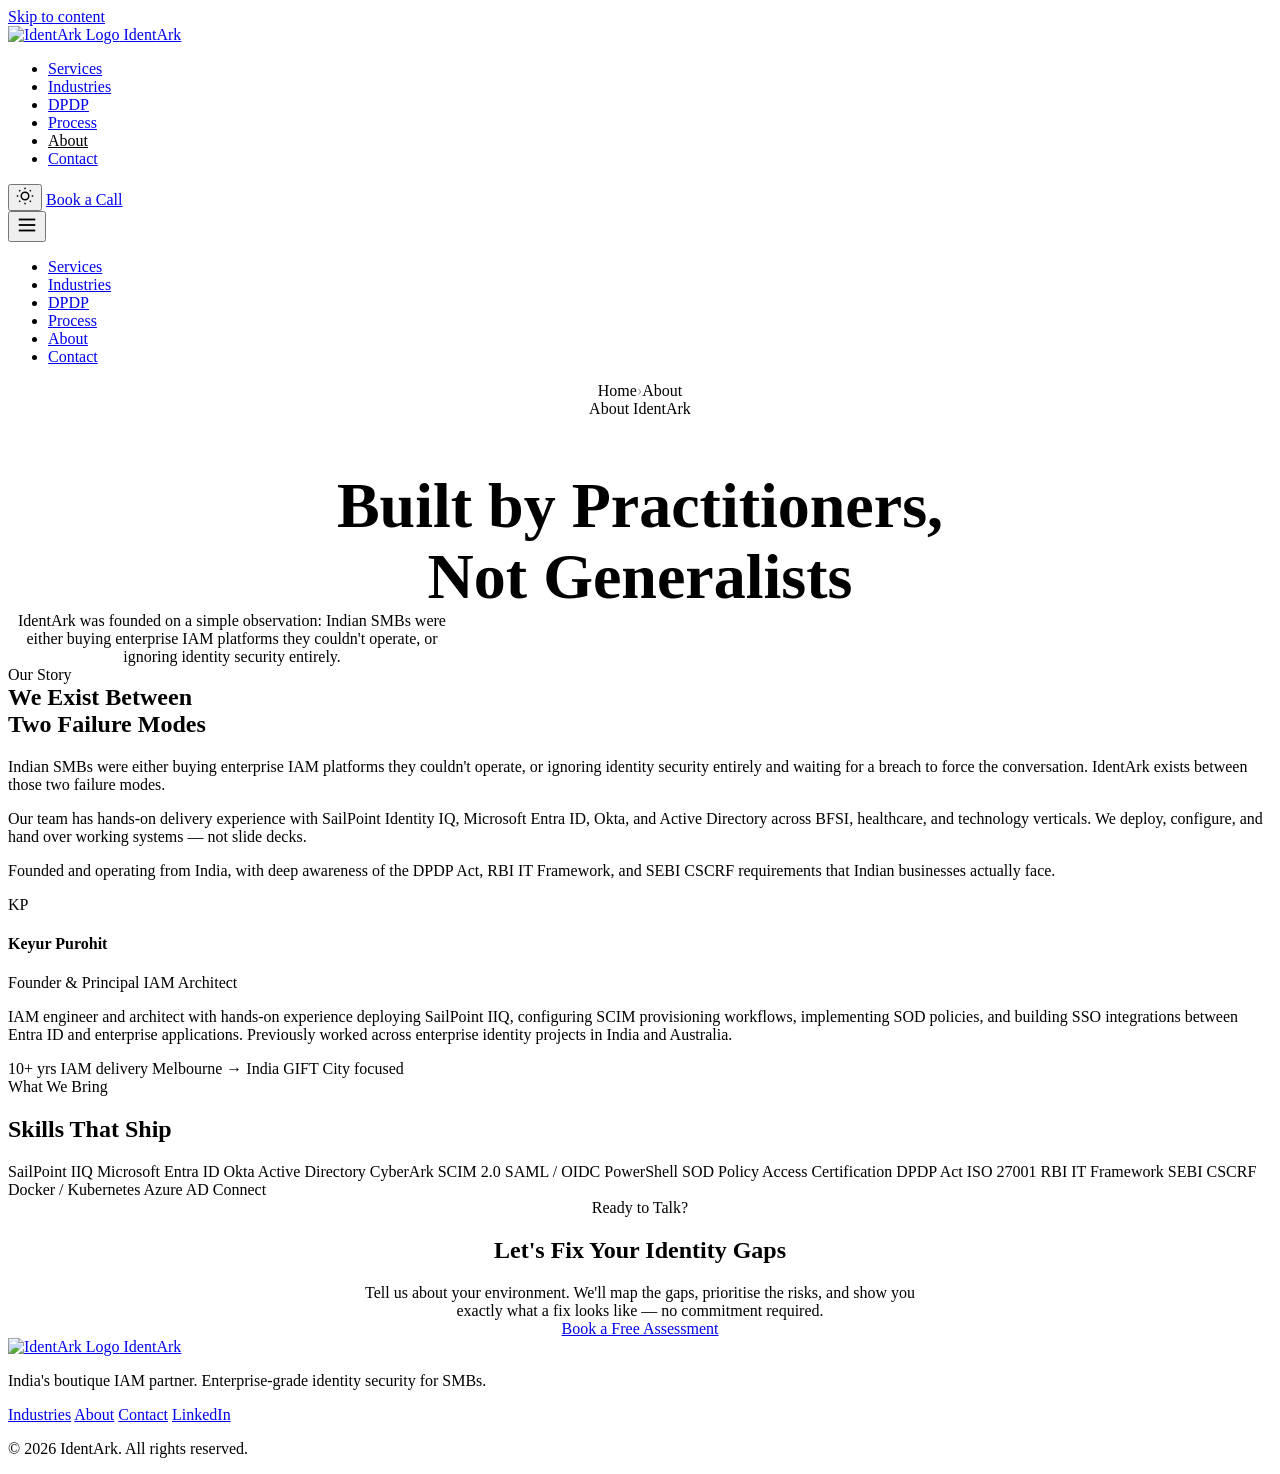
==== about/index.html @ ae14dc41 "Add About page" ====
<!DOCTYPE html>
<html lang="en">
<head>
<meta charset="UTF-8">
<meta name="viewport" content="width=device-width, initial-scale=1.0">
<title>About | IdentArk</title>
<meta name="description" content="IdentArk is founded by IAM practitioners with hands-on SailPoint, Entra ID, and Okta delivery experience. Built for India's SMBs.">
<meta property="og:title" content="About | IdentArk">
<meta property="og:description" content="IdentArk is founded by IAM practitioners with hands-on SailPoint, Entra ID, and Okta delivery experience. Built for India's SMBs.">
<meta property="og:type" content="website">
<meta name="robots" content="index, follow">
<link rel="preconnect" href="https://api.fontshare.com">
<link href="https://api.fontshare.com/v2/css?f[]=cabinet-grotesk@400,500,700,800,900&f[]=satoshi@400,500,700&display=swap" rel="stylesheet">
<link rel="stylesheet" href="../style.css">
<style>
/* Page-specific overrides */
.page-hero {
  padding: var(--space-32) 0 var(--space-20);
  text-align: center;
}
.page-hero .section-label {
  display: inline-block;
  margin-bottom: var(--space-4);
}
.page-hero h1 {
  font-family: var(--font-display);
  font-size: clamp(2.5rem, 5vw, 4rem);
  font-weight: 900;
  line-height: 1.1;
  margin-bottom: var(--space-6);
}
.page-hero p {
  font-size: var(--text-lg);
  color: var(--color-text-muted);
  max-width: 56ch;
  margin: 0 auto var(--space-10);
}
.breadcrumb {
  display: flex;
  align-items: center;
  gap: var(--space-2);
  font-size: var(--text-sm);
  color: var(--color-text-muted);
  margin-bottom: var(--space-8);
  justify-content: center;
}
.breadcrumb a { color: var(--color-primary); text-decoration: none; }
.breadcrumb a:hover { text-decoration: underline; }
.breadcrumb-sep { opacity: 0.4; }
.nav__link.active { color: var(--color-primary); }
</style>
</head>
<body>

<a href="#main" class="sr-only">Skip to content</a>

<header class="header" id="header">
  <div class="container">
    <div class="header__inner">
      <a href="../" class="logo" aria-label="IdentArk home">
        <img src="./WhatsApp%20Image%202026-05-05%20at%2002.02.12.jpeg" alt="IdentArk Logo" class="logo__img" width="44" height="44" loading="eager">
        <span class="logo__text">Ident<span class="accent">Ark</span></span>
      </a>
      <nav class="nav" aria-label="Primary navigation">
        <ul class="nav__links" role="list">
          <li><a href="../index.html#services" class="nav__link">Services</a></li>
          <li><a href="../industries/" class="nav__link">Industries</a></li>
          <li><a href="../index.html#dpdp" class="nav__link">DPDP</a></li>
          <li><a href="../index.html#process" class="nav__link">Process</a></li>
          <li><a href="../about/" class="nav__link active">About</a></li>
          <li><a href="../contact/" class="nav__link">Contact</a></li>
        </ul>
        <button class="theme-toggle" data-theme-toggle aria-label="Switch to light mode">
          <svg width="18" height="18" viewBox="0 0 24 24" fill="none" stroke="currentColor" stroke-width="2"><circle cx="12" cy="12" r="5"/><path d="M12 1v2M12 21v2M4.22 4.22l1.42 1.42M18.36 18.36l1.42 1.42M1 12h2M21 12h2M4.22 19.78l1.42-1.42M18.36 5.64l1.42-1.42"/></svg>
        </button>
        <a href="../index.html#contact" class="btn btn-primary btn-sm">Book a Call</a>
      </nav>
      <button class="mobile-menu-btn" aria-label="Open menu" aria-expanded="false" aria-controls="mobileNav">
        <svg width="22" height="22" viewBox="0 0 24 24" fill="none" stroke="currentColor" stroke-width="2"><line x1="3" y1="6" x2="21" y2="6"/><line x1="3" y1="12" x2="21" y2="12"/><line x1="3" y1="18" x2="21" y2="18"/></svg>
      </button>
    </div>
  </div>
  <div class="mobile-nav" id="mobileNav" aria-hidden="true">
    <ul role="list">
      <li><a href="../index.html#services" class="nav__link">Services</a></li>
      <li><a href="../industries/" class="nav__link">Industries</a></li>
      <li><a href="../index.html#dpdp" class="nav__link">DPDP</a></li>
      <li><a href="../index.html#process" class="nav__link">Process</a></li>
      <li><a href="../about/" class="nav__link">About</a></li>
      <li><a href="../contact/" class="nav__link">Contact</a></li>
    </ul>
  </div>
</header>

<main id="main">

  <section class="page-hero section-padding">
    <div class="container">
      <nav class="breadcrumb" aria-label="Breadcrumb">
        <a href="../">Home</a>
        <span class="breadcrumb-sep">›</span>
        <span>About</span>
      </nav>
      <span class="section-label reveal">About IdentArk</span>
      <h1 class="reveal">Built by Practitioners,<br/>Not Generalists</h1>
      <p class="reveal">IdentArk was founded on a simple observation: Indian SMBs were either buying enterprise IAM platforms they couldn't operate, or ignoring identity security entirely.</p>
    </div>
  </section>

  <section class="section-padding">
    <div class="container">
      <div class="about__layout reveal">
        <div>
          <span class="section-label">Our Story</span>
          <h2 class="section-title" style="margin-top:var(--space-3);">We Exist Between<br/>Two Failure Modes</h2>
          <p class="about__text">Indian SMBs were either buying enterprise IAM platforms they couldn't operate, or ignoring identity security entirely and waiting for a breach to force the conversation. IdentArk exists between those two failure modes.</p>
          <p class="about__text">Our team has hands-on delivery experience with SailPoint Identity IQ, Microsoft Entra ID, Okta, and Active Directory across BFSI, healthcare, and technology verticals. We deploy, configure, and hand over working systems — not slide decks.</p>
          <p class="about__text">Founded and operating from India, with deep awareness of the DPDP Act, RBI IT Framework, and SEBI CSCRF requirements that Indian businesses actually face.</p>
        </div>
        <div class="about__visual">
          <div class="founder-card">
            <div class="founder-avatar">KP</div>
            <div class="founder-info">
              <h4>Keyur Purohit</h4>
              <p>Founder & Principal IAM Architect</p>
            </div>
          </div>
          <p class="founder-bio">IAM engineer and architect with hands-on experience deploying SailPoint IIQ, configuring SCIM provisioning workflows, implementing SOD policies, and building SSO integrations between Entra ID and enterprise applications. Previously worked across enterprise identity projects in India and Australia.</p>
          <div class="about__skills" style="margin-top:var(--space-4);">
            <span class="skill-tag">10+ yrs IAM delivery</span>
            <span class="skill-tag">Melbourne → India</span>
            <span class="skill-tag">GIFT City focused</span>
          </div>
        </div>
      </div>
    </div>
  </section>

  <section class="section-padding" style="background:var(--color-surface);">
    <div class="container">
      <span class="section-label reveal">What We Bring</span>
      <h2 class="section-title reveal">Skills That Ship</h2>
      <div class="about__skills reveal" style="margin-top:var(--space-8);gap:var(--space-3);">
        <span class="skill-tag">SailPoint IIQ</span>
        <span class="skill-tag">Microsoft Entra ID</span>
        <span class="skill-tag">Okta</span>
        <span class="skill-tag">Active Directory</span>
        <span class="skill-tag">CyberArk</span>
        <span class="skill-tag">SCIM 2.0</span>
        <span class="skill-tag">SAML / OIDC</span>
        <span class="skill-tag">PowerShell</span>
        <span class="skill-tag">SOD Policy</span>
        <span class="skill-tag">Access Certification</span>
        <span class="skill-tag">DPDP Act</span>
        <span class="skill-tag">ISO 27001</span>
        <span class="skill-tag">RBI IT Framework</span>
        <span class="skill-tag">SEBI CSCRF</span>
        <span class="skill-tag">Docker / Kubernetes</span>
        <span class="skill-tag">Azure AD Connect</span>
      </div>
    </div>
  </section>

  <section class="section-padding">
    <div class="container" style="text-align:center;max-width:600px;margin-inline:auto;">
      <span class="section-label reveal">Ready to Talk?</span>
      <h2 class="section-title reveal">Let's Fix Your Identity Gaps</h2>
      <p class="reveal" style="color:var(--color-text-muted);margin-bottom:var(--space-8);">Tell us about your environment. We'll map the gaps, prioritise the risks, and show you exactly what a fix looks like — no commitment required.</p>
      <a href="../contact/" class="btn btn-primary reveal">Book a Free Assessment</a>
    </div>
  </section>

</main>

<footer class="footer">
  <div class="container">
    <div class="footer__inner">
      <div class="footer__brand">
        <a href="../" class="logo" aria-label="IdentArk home">
          <img src="./WhatsApp%20Image%202026-05-05%20at%2002.02.12.jpeg" alt="IdentArk Logo" class="logo__img" width="36" height="36" loading="lazy">
          <span class="logo__text">Ident<span class="accent">Ark</span></span>
        </a>
        <p class="footer__tagline">India's boutique IAM partner. Enterprise-grade identity security for SMBs.</p>
      </div>
      <div class="footer__links">
        <a href="../industries/" class="footer__link">Industries</a>
        <a href="../about/" class="footer__link">About</a>
        <a href="../contact/" class="footer__link">Contact</a>
        <a href="https://www.linkedin.com/company/116654145/" class="footer__link" target="_blank" rel="noopener noreferrer">LinkedIn</a>
      </div>
      <p class="footer__copy">&copy; 2026 IdentArk. All rights reserved.</p>
    </div>
  </div>
</footer>

<script>
(function(){
  const t=document.querySelector('[data-theme-toggle]'),r=document.documentElement;
  let d=matchMedia('(prefers-color-scheme:dark)').matches?'dark':'light';
  r.setAttribute('data-theme',d);
  if(t) t.addEventListener('click',()=>{
    d=d==='dark'?'light':'dark';
    r.setAttribute('data-theme',d);
    t.setAttribute('aria-label','Switch to '+(d==='dark'?'light':'dark')+' mode');
    t.innerHTML=d==='dark'?'<svg width="18" height="18" viewBox="0 0 24 24" fill="none" stroke="currentColor" stroke-width="2"><circle cx="12" cy="12" r="5"/><path d="M12 1v2M12 21v2M4.22 4.22l1.42 1.42M18.36 18.36l1.42 1.42M1 12h2M21 12h2M4.22 19.78l1.42-1.42M18.36 5.64l1.42-1.42"/></svg>':'<svg width="18" height="18" viewBox="0 0 24 24" fill="none" stroke="currentColor" stroke-width="2"><path d="M21 12.79A9 9 0 1 1 11.21 3 7 7 0 0 0 21 12.79z"/></svg>';
  });
  const mb=document.querySelector('.mobile-menu-btn'),mn=document.getElementById('mobileNav');
  if(mb&&mn) mb.addEventListener('click',()=>{
    const open=mn.classList.toggle('open');
    mb.setAttribute('aria-expanded',open);
    mn.setAttribute('aria-hidden',!open);
  });
  // Scroll reveal
  const obs=new IntersectionObserver((entries)=>entries.forEach(e=>{if(e.isIntersecting){e.target.classList.add('visible');obs.unobserve(e.target);}},{threshold:0.1});
  document.querySelectorAll('.reveal').forEach(el=>obs.observe(el));
})();
</script>
</body>
</html>
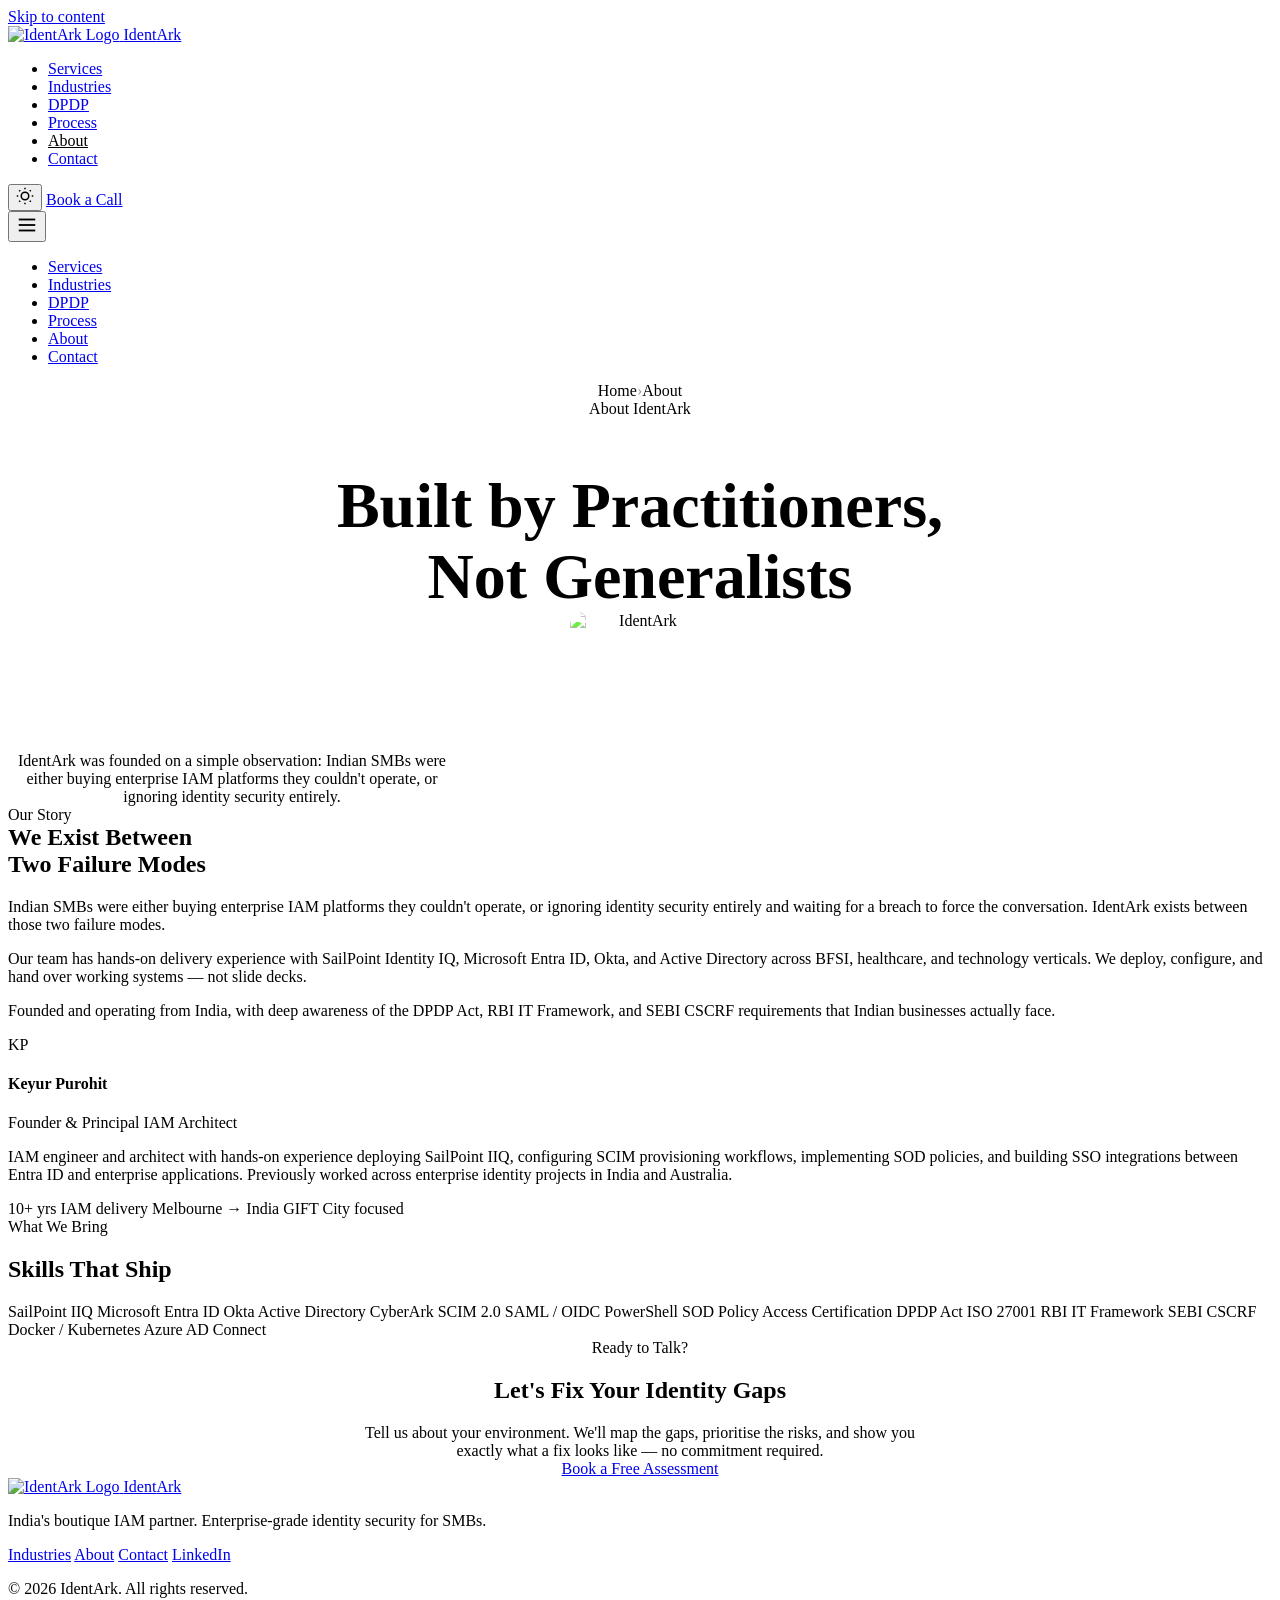
==== commit a1bb8755: "Default to light mode, fix toggle JS in about/index.html" ====
--- a/about/index.html
+++ b/about/index.html
@@ -1,5 +1,5 @@
 <!DOCTYPE html>
-<html lang="en">
+<html lang="en" data-theme="light">
 <head>
 <meta charset="UTF-8">
 <meta name="viewport" content="width=device-width, initial-scale=1.0">
@@ -58,7 +58,7 @@
   <div class="container">
     <div class="header__inner">
       <a href="../" class="logo" aria-label="IdentArk home">
-        <img src="./WhatsApp%20Image%202026-05-05%20at%2002.02.12.jpeg" alt="IdentArk Logo" class="logo__img" width="44" height="44" loading="eager">
+        <img src="./logo.jpeg" alt="IdentArk Logo" class="logo__img" width="44" height="44" loading="eager">
         <span class="logo__text">Ident<span class="accent">Ark</span></span>
       </a>
       <nav class="nav" aria-label="Primary navigation">
@@ -103,6 +103,9 @@
       </nav>
       <span class="section-label reveal">About IdentArk</span>
       <h1 class="reveal">Built by Practitioners,<br/>Not Generalists</h1>
+      <div class="reveal" style="margin:var(--space-6) auto 0;text-align:center;display:flex;justify-content:center;">
+        <img src="../logo.jpeg" alt="IdentArk" width="140" height="140" loading="eager" style="width:140px;height:140px;object-fit:contain;border-radius:14px;mix-blend-mode:screen;filter:brightness(1.3) contrast(1.1);margin:0 auto;">
+      </div>
       <p class="reveal">IdentArk was founded on a simple observation: Indian SMBs were either buying enterprise IAM platforms they couldn't operate, or ignoring identity security entirely.</p>
     </div>
   </section>
@@ -177,7 +180,7 @@
     <div class="footer__inner">
       <div class="footer__brand">
         <a href="../" class="logo" aria-label="IdentArk home">
-          <img src="./WhatsApp%20Image%202026-05-05%20at%2002.02.12.jpeg" alt="IdentArk Logo" class="logo__img" width="36" height="36" loading="lazy">
+          <img src="./logo.jpeg" alt="IdentArk Logo" class="logo__img" width="36" height="36" loading="lazy">
           <span class="logo__text">Ident<span class="accent">Ark</span></span>
         </a>
         <p class="footer__tagline">India's boutique IAM partner. Enterprise-grade identity security for SMBs.</p>
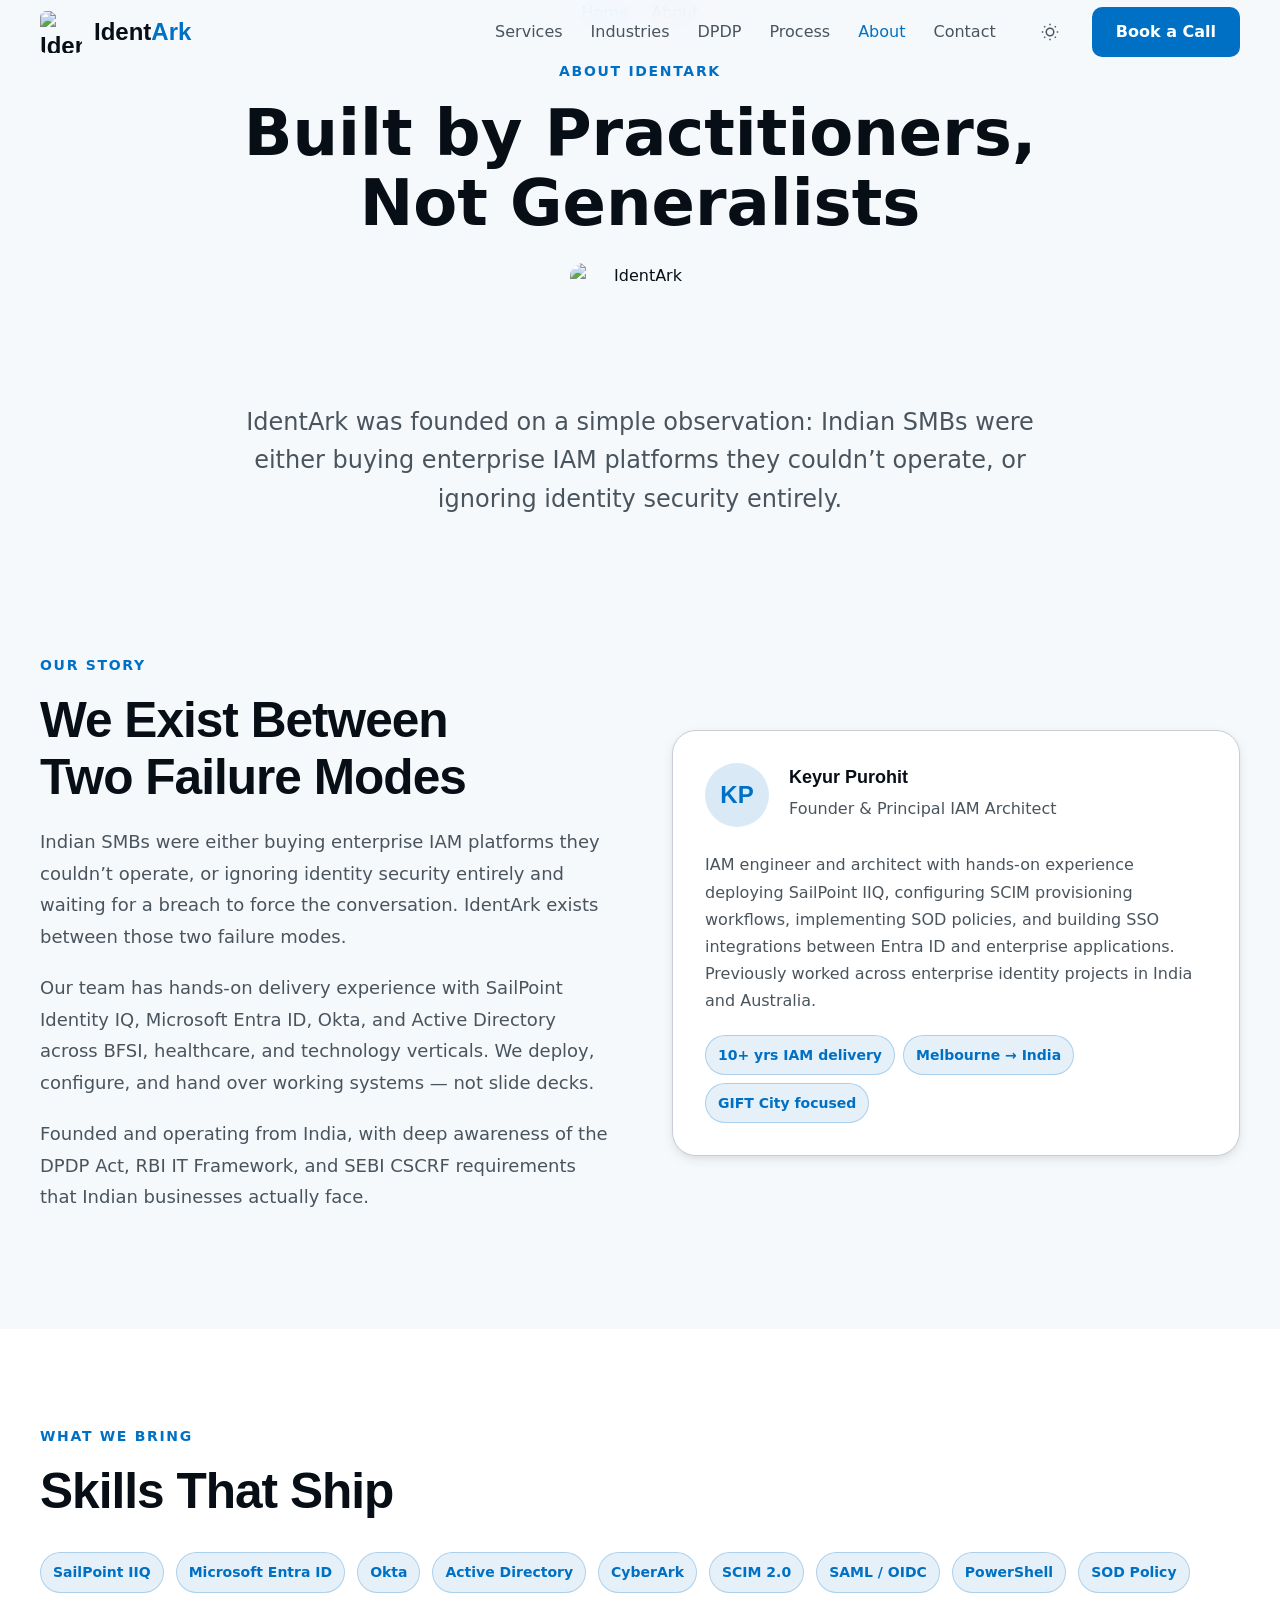
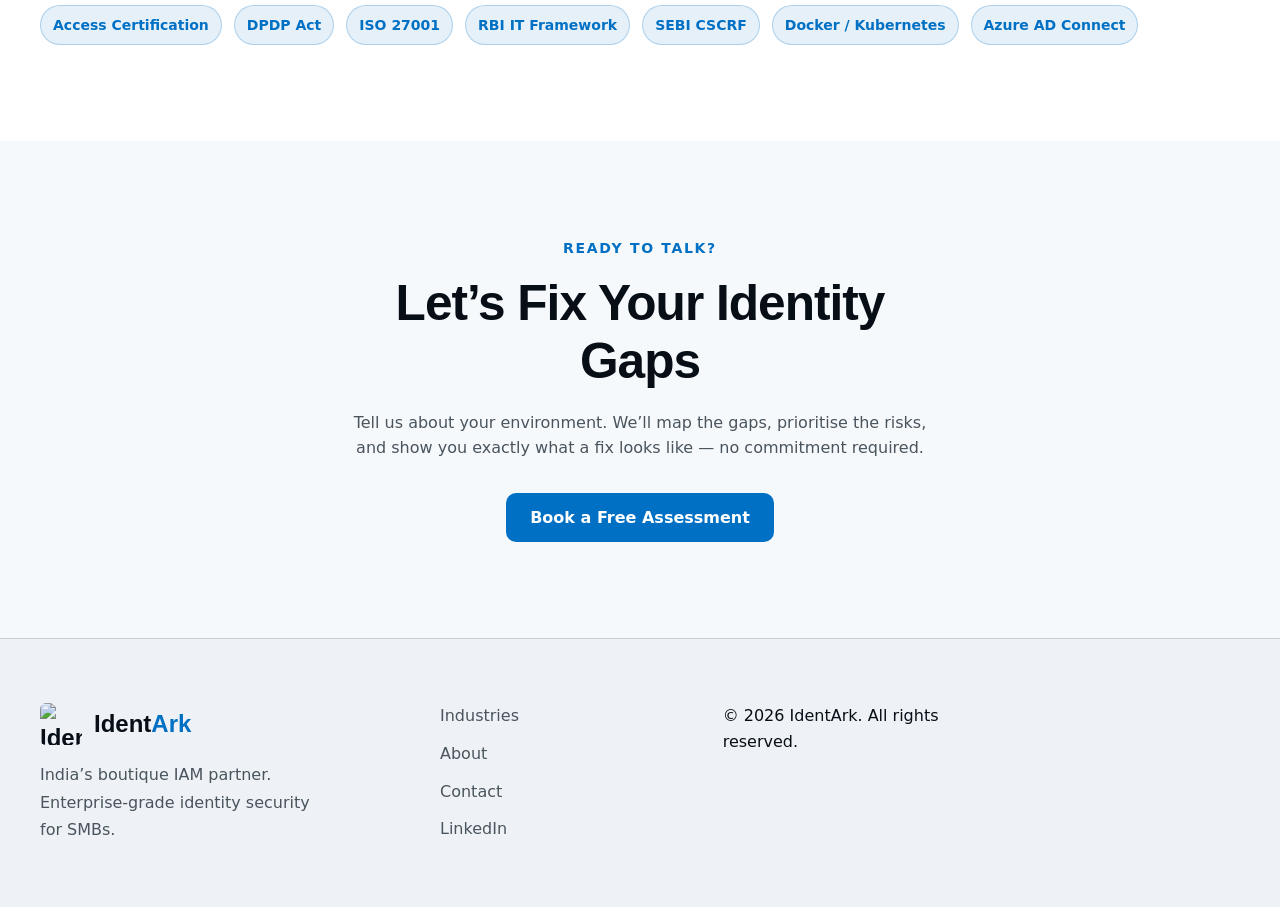
==== commit 56696d00: "Fix blank pages: JS adds .visible but CSS expects .in-view; mobile nav JS adds .open but CSS expects" ====
--- a/about/index.html
+++ b/about/index.html
@@ -1,6 +1,13 @@
 <!DOCTYPE html>
 <html lang="en" data-theme="light">
 <head>
+<script>
+(function(){
+  var saved;
+  try { saved = localStorage.getItem('identark-theme'); } catch(e){}
+  document.documentElement.setAttribute('data-theme', saved === 'dark' ? 'dark' : 'light');
+})();
+</script>
 <meta charset="UTF-8">
 <meta name="viewport" content="width=device-width, initial-scale=1.0">
 <title>About | IdentArk</title>
@@ -13,37 +20,11 @@
 <link href="https://api.fontshare.com/v2/css?f[]=cabinet-grotesk@400,500,700,800,900&f[]=satoshi@400,500,700&display=swap" rel="stylesheet">
 <link rel="stylesheet" href="../style.css">
 <style>
-/* Page-specific overrides */
-.page-hero {
-  padding: var(--space-32) 0 var(--space-20);
-  text-align: center;
-}
-.page-hero .section-label {
-  display: inline-block;
-  margin-bottom: var(--space-4);
-}
-.page-hero h1 {
-  font-family: var(--font-display);
-  font-size: clamp(2.5rem, 5vw, 4rem);
-  font-weight: 900;
-  line-height: 1.1;
-  margin-bottom: var(--space-6);
-}
-.page-hero p {
-  font-size: var(--text-lg);
-  color: var(--color-text-muted);
-  max-width: 56ch;
-  margin: 0 auto var(--space-10);
-}
-.breadcrumb {
-  display: flex;
-  align-items: center;
-  gap: var(--space-2);
-  font-size: var(--text-sm);
-  color: var(--color-text-muted);
-  margin-bottom: var(--space-8);
-  justify-content: center;
-}
+.page-hero { padding: var(--space-32) 0 var(--space-20); text-align: center; }
+.page-hero .section-label { display: inline-block; margin-bottom: var(--space-4); }
+.page-hero h1 { font-family: var(--font-display); font-size: clamp(2.5rem, 5vw, 4rem); font-weight: 900; line-height: 1.1; margin-bottom: var(--space-6); }
+.page-hero p { font-size: var(--text-lg); color: var(--color-text-muted); max-width: 56ch; margin: 0 auto var(--space-10); }
+.breadcrumb { display: flex; align-items: center; gap: var(--space-2); font-size: var(--text-sm); color: var(--color-text-muted); margin-bottom: var(--space-8); justify-content: center; }
 .breadcrumb a { color: var(--color-primary); text-decoration: none; }
 .breadcrumb a:hover { text-decoration: underline; }
 .breadcrumb-sep { opacity: 0.4; }
@@ -58,7 +39,7 @@
   <div class="container">
     <div class="header__inner">
       <a href="../" class="logo" aria-label="IdentArk home">
-        <img src="./logo.jpeg" alt="IdentArk Logo" class="logo__img" width="44" height="44" loading="eager">
+        <img src="../logo.jpeg" alt="IdentArk Logo" class="logo__img" width="44" height="44" loading="eager">
         <span class="logo__text">Ident<span class="accent">Ark</span></span>
       </a>
       <nav class="nav" aria-label="Primary navigation">
@@ -70,10 +51,10 @@
           <li><a href="../about/" class="nav__link active">About</a></li>
           <li><a href="../contact/" class="nav__link">Contact</a></li>
         </ul>
-        <button class="theme-toggle" data-theme-toggle aria-label="Switch to light mode">
+        <button class="theme-toggle" data-theme-toggle aria-label="Toggle theme">
           <svg width="18" height="18" viewBox="0 0 24 24" fill="none" stroke="currentColor" stroke-width="2"><circle cx="12" cy="12" r="5"/><path d="M12 1v2M12 21v2M4.22 4.22l1.42 1.42M18.36 18.36l1.42 1.42M1 12h2M21 12h2M4.22 19.78l1.42-1.42M18.36 5.64l1.42-1.42"/></svg>
         </button>
-        <a href="../index.html#contact" class="btn btn-primary btn-sm">Book a Call</a>
+        <a href="../contact/" class="btn btn-primary btn-sm">Book a Call</a>
       </nav>
       <button class="mobile-menu-btn" aria-label="Open menu" aria-expanded="false" aria-controls="mobileNav">
         <svg width="22" height="22" viewBox="0 0 24 24" fill="none" stroke="currentColor" stroke-width="2"><line x1="3" y1="6" x2="21" y2="6"/><line x1="3" y1="12" x2="21" y2="12"/><line x1="3" y1="18" x2="21" y2="18"/></svg>
@@ -104,9 +85,9 @@
       <span class="section-label reveal">About IdentArk</span>
       <h1 class="reveal">Built by Practitioners,<br/>Not Generalists</h1>
       <div class="reveal" style="margin:var(--space-6) auto 0;text-align:center;display:flex;justify-content:center;">
-        <img src="../logo.jpeg" alt="IdentArk" width="140" height="140" loading="eager" style="width:140px;height:140px;object-fit:contain;border-radius:14px;mix-blend-mode:screen;filter:brightness(1.3) contrast(1.1);margin:0 auto;">
-      </div>
-      <p class="reveal">IdentArk was founded on a simple observation: Indian SMBs were either buying enterprise IAM platforms they couldn't operate, or ignoring identity security entirely.</p>
+        <img src="../logo.jpeg" alt="IdentArk" width="140" height="140" loading="eager" style="width:140px;height:140px;object-fit:contain;border-radius:14px;">
+      </div>
+      <p class="reveal">IdentArk was founded on a simple observation: Indian SMBs were either buying enterprise IAM platforms they couldn’t operate, or ignoring identity security entirely.</p>
     </div>
   </section>
 
@@ -116,7 +97,7 @@
         <div>
           <span class="section-label">Our Story</span>
           <h2 class="section-title" style="margin-top:var(--space-3);">We Exist Between<br/>Two Failure Modes</h2>
-          <p class="about__text">Indian SMBs were either buying enterprise IAM platforms they couldn't operate, or ignoring identity security entirely and waiting for a breach to force the conversation. IdentArk exists between those two failure modes.</p>
+          <p class="about__text">Indian SMBs were either buying enterprise IAM platforms they couldn’t operate, or ignoring identity security entirely and waiting for a breach to force the conversation. IdentArk exists between those two failure modes.</p>
           <p class="about__text">Our team has hands-on delivery experience with SailPoint Identity IQ, Microsoft Entra ID, Okta, and Active Directory across BFSI, healthcare, and technology verticals. We deploy, configure, and hand over working systems — not slide decks.</p>
           <p class="about__text">Founded and operating from India, with deep awareness of the DPDP Act, RBI IT Framework, and SEBI CSCRF requirements that Indian businesses actually face.</p>
         </div>
@@ -167,8 +148,8 @@
   <section class="section-padding">
     <div class="container" style="text-align:center;max-width:600px;margin-inline:auto;">
       <span class="section-label reveal">Ready to Talk?</span>
-      <h2 class="section-title reveal">Let's Fix Your Identity Gaps</h2>
-      <p class="reveal" style="color:var(--color-text-muted);margin-bottom:var(--space-8);">Tell us about your environment. We'll map the gaps, prioritise the risks, and show you exactly what a fix looks like — no commitment required.</p>
+      <h2 class="section-title reveal">Let’s Fix Your Identity Gaps</h2>
+      <p class="reveal" style="color:var(--color-text-muted);margin-bottom:var(--space-8);">Tell us about your environment. We’ll map the gaps, prioritise the risks, and show you exactly what a fix looks like — no commitment required.</p>
       <a href="../contact/" class="btn btn-primary reveal">Book a Free Assessment</a>
     </div>
   </section>
@@ -180,10 +161,10 @@
     <div class="footer__inner">
       <div class="footer__brand">
         <a href="../" class="logo" aria-label="IdentArk home">
-          <img src="./logo.jpeg" alt="IdentArk Logo" class="logo__img" width="36" height="36" loading="lazy">
+          <img src="../logo.jpeg" alt="IdentArk Logo" class="logo__img" width="36" height="36" loading="lazy">
           <span class="logo__text">Ident<span class="accent">Ark</span></span>
         </a>
-        <p class="footer__tagline">India's boutique IAM partner. Enterprise-grade identity security for SMBs.</p>
+        <p class="footer__tagline">India’s boutique IAM partner. Enterprise-grade identity security for SMBs.</p>
       </div>
       <div class="footer__links">
         <a href="../industries/" class="footer__link">Industries</a>
@@ -198,24 +179,42 @@
 
 <script>
 (function(){
-  const t=document.querySelector('[data-theme-toggle]'),r=document.documentElement;
-  let d=matchMedia('(prefers-color-scheme:dark)').matches?'dark':'light';
-  r.setAttribute('data-theme',d);
-  if(t) t.addEventListener('click',()=>{
-    d=d==='dark'?'light':'dark';
-    r.setAttribute('data-theme',d);
-    t.setAttribute('aria-label','Switch to '+(d==='dark'?'light':'dark')+' mode');
-    t.innerHTML=d==='dark'?'<svg width="18" height="18" viewBox="0 0 24 24" fill="none" stroke="currentColor" stroke-width="2"><circle cx="12" cy="12" r="5"/><path d="M12 1v2M12 21v2M4.22 4.22l1.42 1.42M18.36 18.36l1.42 1.42M1 12h2M21 12h2M4.22 19.78l1.42-1.42M18.36 5.64l1.42-1.42"/></svg>':'<svg width="18" height="18" viewBox="0 0 24 24" fill="none" stroke="currentColor" stroke-width="2"><path d="M21 12.79A9 9 0 1 1 11.21 3 7 7 0 0 0 21 12.79z"/></svg>';
+  // Theme
+  var t = document.querySelector('[data-theme-toggle]');
+  var r = document.documentElement;
+  var d = 'light';
+  try { if(localStorage.getItem('identark-theme')==='dark') d='dark'; } catch(e){}
+  r.setAttribute('data-theme', d);
+  if(t) t.addEventListener('click', function(){
+    d = d==='dark' ? 'light' : 'dark';
+    r.setAttribute('data-theme', d);
+    try { localStorage.setItem('identark-theme', d); } catch(e){}
   });
-  const mb=document.querySelector('.mobile-menu-btn'),mn=document.getElementById('mobileNav');
-  if(mb&&mn) mb.addEventListener('click',()=>{
-    const open=mn.classList.toggle('open');
-    mb.setAttribute('aria-expanded',open);
-    mn.setAttribute('aria-hidden',!open);
+
+  // Mobile nav — toggle .is-open to match style.css
+  var mb = document.querySelector('.mobile-menu-btn');
+  var mn = document.getElementById('mobileNav');
+  if(mb && mn) mb.addEventListener('click', function(){
+    var open = mn.classList.toggle('is-open');
+    mb.setAttribute('aria-expanded', open);
+    mn.setAttribute('aria-hidden', !open);
   });
-  // Scroll reveal
-  const obs=new IntersectionObserver((entries)=>entries.forEach(e=>{if(e.isIntersecting){e.target.classList.add('visible');obs.unobserve(e.target);}},{threshold:0.1});
-  document.querySelectorAll('.reveal').forEach(el=>obs.observe(el));
+
+  // Scroll reveal — add .in-view to match style.css rule .reveal.in-view
+  if('IntersectionObserver' in window){
+    var obs = new IntersectionObserver(function(entries){
+      entries.forEach(function(e){
+        if(e.isIntersecting){
+          e.target.classList.add('in-view');
+          obs.unobserve(e.target);
+        }
+      });
+    }, {threshold: 0.1});
+    document.querySelectorAll('.reveal').forEach(function(el){ obs.observe(el); });
+  } else {
+    // Fallback for older browsers — just show everything
+    document.querySelectorAll('.reveal').forEach(function(el){ el.classList.add('in-view'); });
+  }
 })();
 </script>
 </body>
--- a/style.css
+++ b/style.css
@@ -0,0 +1,549 @@
+/* Art direction: IAM/Security Startup → Authoritative, minimal, steel-dark
+   Palette: near-black with steel-blue primary (echoes IdentArk logo's dark bg + silver metallic mark)
+   Typography: Cabinet Grotesk (display) + Satoshi (body) — both precise, modern sans
+   Density: balanced — confident whitespace, not sparse */
+
+/* ===== DESIGN TOKENS ===== */
+:root {
+  --text-xs:   clamp(0.75rem,  0.7rem  + 0.25vw, 0.875rem);
+  --text-sm:   clamp(0.875rem, 0.8rem  + 0.35vw, 1rem);
+  --text-base: clamp(1rem,     0.95rem + 0.25vw, 1.125rem);
+  --text-lg:   clamp(1.125rem, 1rem    + 0.75vw, 1.5rem);
+  --text-xl:   clamp(1.25rem,  1rem    + 1.25vw, 2rem);
+  --text-2xl:  clamp(1.5rem,   1.25rem + 1.5vw,  2.5rem);
+  --text-3xl:  clamp(2rem,     1.5rem  + 2vw,    3.5rem);
+  --text-4xl:  clamp(2.5rem,   2rem    + 2.5vw,  4.5rem);
+
+  --space-1: 0.25rem; --space-2: 0.5rem;  --space-3: 0.75rem;
+  --space-4: 1rem;    --space-5: 1.25rem; --space-6: 1.5rem;
+  --space-8: 2rem;    --space-10: 2.5rem; --space-12: 3rem;
+  --space-16: 4rem;   --space-20: 5rem;   --space-24: 6rem;
+
+  --radius-sm: 6px; --radius-md: 10px; --radius-lg: 16px; --radius-xl: 24px; --radius-full: 9999px;
+  --transition-fast: 150ms ease;
+  --transition-interactive: 200ms cubic-bezier(0.16, 1, 0.3, 1);
+  --transition-smooth: 400ms cubic-bezier(0.16, 1, 0.3, 1);
+  --section-y: clamp(var(--space-12), 8vw, var(--space-24));
+}
+
+[data-theme="light"] {
+  --color-bg:           oklch(98% 0.005 250);
+  --color-bg-alt:       oklch(96% 0.008 250);
+  --color-surface:      oklch(100% 0 0);
+  --color-border:       oklch(85% 0.01 250);
+  --color-text:         oklch(16% 0.02 250);
+  --color-text-muted:   oklch(44% 0.02 250);
+  --color-text-faint:   oklch(65% 0.015 250);
+  --color-text-inverse: oklch(98% 0.005 250);
+  --color-primary:      oklch(52% 0.18 240);
+  --color-primary-hover:oklch(46% 0.2 240);
+  --color-accent:       oklch(62% 0.14 195);
+  --color-hero-overlay: oklch(12% 0.03 250 / 0.75);
+  --shadow-sm: 0 1px 3px oklch(0% 0 0 / 0.07), 0 1px 2px oklch(0% 0 0 / 0.04);
+  --shadow-md: 0 4px 12px oklch(0% 0 0 / 0.08), 0 2px 4px oklch(0% 0 0 / 0.04);
+  --shadow-lg: 0 16px 40px oklch(0% 0 0 / 0.1),  0 4px 12px oklch(0% 0 0 / 0.06);
+}
+
+[data-theme="dark"] {
+  --color-bg:           oklch(11% 0.01 250);
+  --color-bg-alt:       oklch(14% 0.013 250);
+  --color-surface:      oklch(16% 0.016 250);
+  --color-border:       oklch(26% 0.018 250);
+  --color-text:         oklch(93% 0.007 250);
+  --color-text-muted:   oklch(64% 0.013 250);
+  --color-text-faint:   oklch(43% 0.01 250);
+  --color-text-inverse: oklch(11% 0.01 250);
+  --color-primary:      oklch(72% 0.14 220);
+  --color-primary-hover:oklch(78% 0.16 220);
+  --color-accent:       oklch(72% 0.13 190);
+  --color-hero-overlay: oklch(9% 0.015 250 / 0.8);
+  --shadow-sm: 0 1px 3px oklch(0% 0 0 / 0.35), 0 1px 2px oklch(0% 0 0 / 0.25);
+  --shadow-md: 0 4px 12px oklch(0% 0 0 / 0.4),  0 2px 4px oklch(0% 0 0 / 0.25);
+  --shadow-lg: 0 16px 40px oklch(0% 0 0 / 0.55), 0 4px 12px oklch(0% 0 0 / 0.35);
+}
+
+*, *::before, *::after { box-sizing: border-box; margin: 0; padding: 0; }
+html { font-size: 16px; scroll-behavior: smooth; -webkit-font-smoothing: antialiased; scroll-padding-top: 5rem; }
+body {
+  font-family: 'Satoshi', system-ui, -apple-system, sans-serif;
+  background: var(--color-bg); color: var(--color-text);
+  line-height: 1.6; overflow-x: hidden;
+  transition: background var(--transition-smooth), color var(--transition-smooth);
+}
+img { max-width: 100%; height: auto; display: block; }
+a { color: inherit; text-decoration: none; }
+ul { list-style: none; }
+button { cursor: pointer; border: none; background: none; font: inherit; }
+.container { width: min(1200px, 100% - 3rem); margin-inline: auto; }
+.section-padding { padding-block: var(--section-y); }
+.sr-only { position: absolute; width: 1px; height: 1px; overflow: hidden; clip: rect(0,0,0,0); white-space: nowrap; }
+
+/* HEADER */
+.header {
+  position: fixed; top: 0; left: 0; right: 0; z-index: 100;
+  background: oklch(from var(--color-bg) l c h / 0.88);
+  backdrop-filter: blur(16px) saturate(180%);
+  border-bottom: 1px solid transparent;
+  transition: border-color var(--transition-interactive), box-shadow var(--transition-interactive);
+}
+.header--scrolled { border-color: var(--color-border); box-shadow: var(--shadow-sm); }
+.header__inner {
+  display: flex; align-items: center; justify-content: space-between;
+  height: clamp(3.5rem, 5vw, 4.5rem); gap: var(--space-6);
+}
+
+/* LOGO */
+.logo {
+  display: flex; align-items: center; gap: var(--space-3);
+  font-family: 'Cabinet Grotesk', sans-serif;
+  font-weight: 800; font-size: var(--text-lg);
+  color: var(--color-text); flex-shrink: 0;
+  transition: opacity var(--transition-fast);
+}
+.logo:hover { opacity: 0.8; }
+.logo__icon { width: 2.2rem; height: 2.2rem; flex-shrink: 0; }
+.logo__text .accent { color: var(--color-primary); }
+
+/* NAV */
+.nav { display: flex; align-items: center; gap: var(--space-6); }
+.nav__links { display: flex; align-items: center; gap: var(--space-1); }
+.nav__link {
+  font-size: var(--text-sm); font-weight: 500; color: var(--color-text-muted);
+  padding: var(--space-2) var(--space-3); border-radius: var(--radius-md);
+  position: relative; transition: color var(--transition-fast);
+}
+.nav__link::after {
+  content:''; position: absolute; bottom: 0; left: var(--space-3); right: var(--space-3);
+  height: 2px; background: var(--color-primary); border-radius: 1px;
+  transform: scaleX(0); transition: transform var(--transition-interactive);
+}
+.nav__link:hover { color: var(--color-text); }
+.nav__link:hover::after { transform: scaleX(1); }
+.theme-toggle {
+  width: 2.25rem; height: 2.25rem; border-radius: var(--radius-md);
+  display: flex; align-items: center; justify-content: center;
+  color: var(--color-text-muted);
+  transition: color var(--transition-fast), background var(--transition-fast);
+}
+.theme-toggle:hover { color: var(--color-text); background: var(--color-bg-alt); }
+.mobile-menu-btn {
+  display: none; flex-direction: column; gap: 5px;
+  width: 2.25rem; height: 2.25rem; align-items: center; justify-content: center;
+  color: var(--color-text-muted); border-radius: var(--radius-md);
+  transition: color var(--transition-fast), background var(--transition-fast);
+}
+.mobile-menu-btn:hover { color: var(--color-text); background: var(--color-bg-alt); }
+.mobile-menu-btn span {
+  display: block; width: 18px; height: 1.5px; background: currentColor;
+  border-radius: 2px; transition: transform 0.3s ease, opacity 0.3s ease;
+}
+.mobile-nav {
+  display: none; flex-direction: column;
+  padding: var(--space-4) 0; border-top: 1px solid var(--color-border);
+}
+.mobile-nav.is-open { display: flex; }
+.mobile-nav .nav__link { padding: var(--space-3) var(--space-4); }
+
+/* BUTTONS */
+.btn {
+  display: inline-flex; align-items: center; gap: var(--space-2);
+  padding: var(--space-3) var(--space-6); border-radius: var(--radius-md);
+  font-size: var(--text-sm); font-weight: 600;
+  transition: all var(--transition-interactive);
+}
+.btn-primary {
+  background: var(--color-primary); color: #fff;
+}
+.btn-primary:hover {
+  background: var(--color-primary-hover);
+  box-shadow: 0 4px 16px oklch(from var(--color-primary) l c h / 0.35);
+  transform: translateY(-1px);
+}
+.btn-ghost {
+  border: 1px solid var(--color-border); color: var(--color-text); background: transparent;
+}
+.btn-ghost:hover { background: var(--color-bg-alt); border-color: var(--color-primary); color: var(--color-primary); }
+
+/* HERO */
+.hero {
+  position: relative; min-height: 100vh;
+  display: flex; align-items: center; overflow: hidden;
+}
+.hero__bg {
+  position: absolute; inset: 0; z-index: 0;
+  background: linear-gradient(135deg, oklch(10% 0.02 250) 0%, oklch(14% 0.03 240) 50%, oklch(11% 0.025 260) 100%);
+}
+.hero__bg-grid {
+  position: absolute; inset: 0; z-index: 1; opacity: 0.035;
+  background-image:
+    repeating-linear-gradient(0deg, transparent, transparent 60px, oklch(75% 0.08 220) 60px, oklch(75% 0.08 220) 61px),
+    repeating-linear-gradient(90deg, transparent, transparent 60px, oklch(75% 0.08 220) 60px, oklch(75% 0.08 220) 61px);
+}
+.hero__content {
+  position: relative; z-index: 3;
+  display: grid; grid-template-columns: 1fr 1fr;
+  gap: var(--space-16); align-items: center;
+  padding-block: clamp(var(--space-20), 12vw, var(--space-24));
+  padding-top: calc(clamp(var(--space-20), 12vw, var(--space-24)) + 4.5rem);
+}
+.hero__eyebrow {
+  display: inline-flex; align-items: center; gap: var(--space-2);
+  font-size: var(--text-xs); font-weight: 700; letter-spacing: 0.12em; text-transform: uppercase;
+  color: var(--color-primary); padding: var(--space-2) var(--space-4);
+  border-radius: var(--radius-full);
+  border: 1px solid oklch(from var(--color-primary) l c h / 0.35);
+  background: oklch(from var(--color-primary) l c h / 0.1);
+  margin-bottom: var(--space-6);
+}
+.hero__eyebrow svg { width: 12px; height: 12px; }
+.hero__title {
+  font-family: 'Cabinet Grotesk', sans-serif;
+  font-size: var(--text-4xl); font-weight: 900;
+  line-height: 1.08; letter-spacing: -0.03em;
+  color: oklch(96% 0.006 250); margin-bottom: var(--space-6);
+}
+.hero__title .highlight { color: var(--color-primary); }
+.hero__desc {
+  font-size: var(--text-base); color: oklch(72% 0.01 250);
+  line-height: 1.75; max-width: 520px; margin-bottom: var(--space-8);
+}
+.hero__actions { display: flex; align-items: center; gap: var(--space-4); flex-wrap: wrap; }
+.hero__trust {
+  margin-top: var(--space-10); padding-top: var(--space-8);
+  border-top: 1px solid oklch(from var(--color-border) l c h / 0.25);
+}
+.hero__trust-label { font-size: var(--text-xs); color: oklch(52% 0.01 250); text-transform: uppercase; letter-spacing: 0.1em; margin-bottom: var(--space-4); }
+.hero__trust-badges { display: flex; align-items: center; gap: var(--space-3); flex-wrap: wrap; }
+.trust-badge {
+  display: inline-flex; align-items: center; gap: var(--space-2);
+  font-size: var(--text-xs); font-weight: 600; color: oklch(68% 0.01 250);
+  padding: var(--space-2) var(--space-4); border-radius: var(--radius-full);
+  border: 1px solid oklch(from var(--color-border) l c h / 0.28);
+  background: oklch(from var(--color-surface) l c h / 0.06);
+}
+.trust-badge svg { width: 13px; height: 13px; color: var(--color-accent); }
+
+/* Hero visual */
+.hero__visual { display: flex; flex-direction: column; gap: var(--space-4); }
+.hero__card {
+  background: oklch(from var(--color-surface) l c h / 0.08);
+  border: 1px solid oklch(from var(--color-border) l c h / 0.22);
+  backdrop-filter: blur(12px); border-radius: var(--radius-xl); padding: var(--space-6);
+}
+.hero__card-title {
+  font-family: 'Cabinet Grotesk', sans-serif; font-size: var(--text-xs);
+  font-weight: 700; text-transform: uppercase; letter-spacing: 0.1em;
+  color: var(--color-primary); margin-bottom: var(--space-5);
+  display: flex; align-items: center; gap: var(--space-2);
+}
+.hero__card-title svg { width: 13px; height: 13px; }
+.service-pills { display: flex; flex-wrap: wrap; gap: var(--space-2); }
+.service-pill {
+  display: inline-flex; align-items: center; gap: var(--space-2);
+  padding: var(--space-2) var(--space-4); border-radius: var(--radius-full);
+  font-size: var(--text-xs); font-weight: 600;
+  background: oklch(from var(--color-primary) l c h / 0.12);
+  color: oklch(80% 0.1 220); border: 1px solid oklch(from var(--color-primary) l c h / 0.25);
+  transition: all var(--transition-interactive);
+}
+.service-pill:hover { background: oklch(from var(--color-primary) l c h / 0.22); transform: translateY(-1px); }
+.service-pill svg { width: 11px; height: 11px; }
+.hero__stat-row { display: grid; grid-template-columns: repeat(3, 1fr); gap: var(--space-3); }
+.hero__stat {
+  background: oklch(from var(--color-surface) l c h / 0.07);
+  border: 1px solid oklch(from var(--color-border) l c h / 0.18);
+  border-radius: var(--radius-lg); padding: var(--space-4); text-align: center;
+}
+.hero__stat-val {
+  font-family: 'Cabinet Grotesk', sans-serif;
+  font-size: var(--text-xl); font-weight: 800; color: var(--color-primary);
+}
+.hero__stat-lbl { font-size: var(--text-xs); color: oklch(58% 0.01 250); margin-top: var(--space-1); }
+
+/* STATS BAR */
+.stats { background: var(--color-bg-alt); border-block: 1px solid var(--color-border); }
+.stats__grid { display: grid; grid-template-columns: repeat(4, 1fr); padding: var(--space-8) 0; gap: var(--space-4); }
+.stat { text-align: center; padding: var(--space-6); }
+.stat__value {
+  font-family: 'Cabinet Grotesk', sans-serif;
+  font-size: var(--text-3xl); font-weight: 800; color: var(--color-primary); line-height: 1;
+}
+.stat__label { font-size: var(--text-xs); color: var(--color-text-muted); font-weight: 600; text-transform: uppercase; letter-spacing: 0.08em; margin-top: var(--space-2); }
+
+/* SECTION LABELS */
+.section-label {
+  display: block; font-size: var(--text-xs); font-weight: 700;
+  letter-spacing: 0.12em; text-transform: uppercase;
+  color: var(--color-primary); margin-bottom: var(--space-4);
+}
+.section-title {
+  font-family: 'Cabinet Grotesk', sans-serif;
+  font-size: var(--text-3xl); font-weight: 800;
+  line-height: 1.15; letter-spacing: -0.02em;
+  color: var(--color-text); margin-bottom: var(--space-5);
+}
+.section-desc { font-size: var(--text-base); color: var(--color-text-muted); max-width: 560px; line-height: 1.7; }
+.services__header { margin-bottom: var(--space-12); }
+
+/* SERVICES */
+.services__layout { display: grid; grid-template-columns: 1fr 1fr; gap: var(--space-12); align-items: start; }
+.services__list { display: flex; flex-direction: column; gap: var(--space-4); }
+.service-card {
+  display: flex; align-items: flex-start; gap: var(--space-5);
+  padding: var(--space-6); border-radius: var(--radius-lg);
+  border: 1px solid var(--color-border); background: var(--color-surface);
+  transition: box-shadow var(--transition-interactive), border-color var(--transition-interactive), transform var(--transition-interactive);
+}
+.service-card:hover { box-shadow: var(--shadow-md); border-color: oklch(from var(--color-primary) l c h / 0.4); transform: translateY(-2px); }
+.service-card__icon {
+  width: 2.5rem; height: 2.5rem; flex-shrink: 0;
+  display: flex; align-items: center; justify-content: center;
+  background: oklch(from var(--color-primary) l c h / 0.1);
+  border-radius: var(--radius-md); color: var(--color-primary);
+}
+.service-card__icon svg { width: 1.25rem; height: 1.25rem; }
+.service-card__title { font-family: 'Cabinet Grotesk', sans-serif; font-size: var(--text-base); font-weight: 700; margin-bottom: var(--space-2); }
+.service-card__desc { font-size: var(--text-sm); color: var(--color-text-muted); line-height: 1.65; }
+.services__visual { position: sticky; top: calc(4.5rem + var(--space-8)); }
+.services__visual-panel {
+  background: var(--color-surface); border: 1px solid var(--color-border);
+  border-radius: var(--radius-xl); padding: var(--space-8);
+  display: flex; flex-direction: column; gap: var(--space-6);
+  box-shadow: var(--shadow-md);
+}
+.services__visual-panel h3 { font-family: 'Cabinet Grotesk', sans-serif; font-size: var(--text-lg); font-weight: 700; margin-bottom: var(--space-2); }
+.compliance-badges { display: flex; flex-wrap: wrap; gap: var(--space-2); }
+.compliance-badge {
+  display: inline-flex; align-items: center; gap: var(--space-2);
+  padding: var(--space-2) var(--space-4); border-radius: var(--radius-full);
+  font-size: var(--text-xs); font-weight: 700;
+  background: oklch(from var(--color-primary) l c h / 0.1);
+  color: var(--color-primary); border: 1px solid oklch(from var(--color-primary) l c h / 0.3);
+}
+.compliance-badge.accent {
+  background: oklch(from var(--color-accent) l c h / 0.1);
+  color: var(--color-accent); border-color: oklch(from var(--color-accent) l c h / 0.3);
+}
+.arch-stack { display: flex; flex-direction: column; gap: var(--space-3); }
+.arch-item {
+  display: flex; align-items: center; justify-content: space-between;
+  padding: var(--space-3) var(--space-4); background: var(--color-bg-alt);
+  border-radius: var(--radius-md); border: 1px solid var(--color-border); font-size: var(--text-sm);
+}
+.arch-item__label { font-weight: 700; color: var(--color-text-muted); font-size: var(--text-xs); text-transform: uppercase; letter-spacing: 0.06em; }
+.arch-item__value { font-weight: 600; color: var(--color-text); }
+
+/* VERTICALS */
+.verticals { background: var(--color-bg-alt); }
+.verticals__grid { display: grid; grid-template-columns: repeat(3, 1fr); gap: var(--space-5); margin-top: var(--space-10); }
+.vertical-card {
+  background: var(--color-surface); border: 1px solid var(--color-border);
+  border-radius: var(--radius-lg); padding: var(--space-6);
+  display: flex; flex-direction: column; gap: var(--space-4);
+  transition: box-shadow var(--transition-interactive), transform var(--transition-interactive);
+}
+.vertical-card:hover { box-shadow: var(--shadow-md); transform: translateY(-2px); }
+.vertical-card__icon {
+  width: 2.5rem; height: 2.5rem; display: flex; align-items: center; justify-content: center;
+  background: oklch(from var(--color-primary) l c h / 0.1);
+  border-radius: var(--radius-md); color: var(--color-primary);
+}
+.vertical-card__name { font-family: 'Cabinet Grotesk', sans-serif; font-size: var(--text-base); font-weight: 700; }
+.vertical-card__desc { font-size: var(--text-sm); color: var(--color-text-muted); line-height: 1.65; }
+
+/* DPDP */
+.dpdp__layout { display: grid; grid-template-columns: 1fr 1fr; gap: var(--space-16); align-items: center; }
+.dpdp__text p { font-size: var(--text-base); color: var(--color-text-muted); line-height: 1.75; margin-bottom: var(--space-5); }
+.dpdp__pillars { display: grid; grid-template-columns: 1fr 1fr; gap: var(--space-4); margin-top: var(--space-8); }
+.dpdp__pillar {
+  padding: var(--space-5); border-radius: var(--radius-lg);
+  border: 1px solid var(--color-border); background: var(--color-surface);
+}
+.dpdp__pillar h4 { font-family: 'Cabinet Grotesk', sans-serif; font-weight: 700; font-size: var(--text-sm); margin-bottom: var(--space-2); }
+.dpdp__pillar p { font-size: var(--text-xs); color: var(--color-text-muted); line-height: 1.6; }
+.dpdp__visual {
+  background: var(--color-surface); border: 1px solid var(--color-border);
+  border-radius: var(--radius-xl); padding: var(--space-8); box-shadow: var(--shadow-md);
+}
+.dpdp__timeline { display: flex; flex-direction: column; gap: var(--space-4); }
+.dpdp__step {
+  display: flex; align-items: flex-start; gap: var(--space-4);
+  padding: var(--space-4); border-radius: var(--radius-md);
+  border: 1px solid oklch(from var(--color-border) l c h / 0.5);
+}
+.dpdp__step-num {
+  width: 2rem; height: 2rem; flex-shrink: 0;
+  display: flex; align-items: center; justify-content: center;
+  background: oklch(from var(--color-primary) l c h / 0.12);
+  border-radius: var(--radius-full); color: var(--color-primary);
+  font-weight: 800; font-size: var(--text-sm); font-family: 'Cabinet Grotesk', sans-serif;
+}
+.dpdp__step-title { font-weight: 700; font-size: var(--text-sm); margin-bottom: var(--space-1); }
+.dpdp__step-desc { font-size: var(--text-xs); color: var(--color-text-muted); line-height: 1.6; }
+
+/* PROCESS */
+.process__steps { display: grid; grid-template-columns: repeat(4, 1fr); gap: var(--space-6); margin-top: var(--space-12); }
+.step { display: flex; flex-direction: column; gap: var(--space-4); }
+.step__number {
+  font-family: 'Cabinet Grotesk', sans-serif; font-size: var(--text-4xl);
+  font-weight: 800; color: oklch(from var(--color-primary) l c h / 0.18); line-height: 1;
+}
+.step__title { font-family: 'Cabinet Grotesk', sans-serif; font-size: var(--text-lg); font-weight: 700; }
+.step__desc { font-size: var(--text-sm); color: var(--color-text-muted); line-height: 1.7; }
+
+/* ABOUT */
+.about__layout { display: grid; grid-template-columns: 1fr 1fr; gap: var(--space-16); align-items: center; }
+.about__text { font-size: var(--text-base); color: var(--color-text-muted); line-height: 1.75; margin-bottom: var(--space-5); }
+.about__skills { display: flex; flex-wrap: wrap; gap: var(--space-2); margin-top: var(--space-6); }
+.skill-tag {
+  padding: var(--space-2) var(--space-3); border-radius: var(--radius-full);
+  font-size: var(--text-xs); font-weight: 600;
+  background: oklch(from var(--color-primary) l c h / 0.1);
+  color: var(--color-primary); border: 1px solid oklch(from var(--color-primary) l c h / 0.25);
+}
+.about__visual {
+  background: var(--color-surface); border: 1px solid var(--color-border);
+  border-radius: var(--radius-xl); padding: var(--space-8); box-shadow: var(--shadow-md);
+}
+.founder-card { display: flex; align-items: flex-start; gap: var(--space-5); margin-bottom: var(--space-6); }
+.founder-avatar {
+  width: 4rem; height: 4rem; border-radius: var(--radius-full); flex-shrink: 0;
+  background: oklch(from var(--color-primary) l c h / 0.15);
+  display: flex; align-items: center; justify-content: center;
+  font-family: 'Cabinet Grotesk', sans-serif; font-weight: 900;
+  font-size: var(--text-lg); color: var(--color-primary);
+}
+.founder-info h4 { font-family: 'Cabinet Grotesk', sans-serif; font-weight: 800; font-size: var(--text-base); }
+.founder-info p { font-size: var(--text-sm); color: var(--color-text-muted); margin-top: var(--space-1); }
+.founder-bio { font-size: var(--text-sm); color: var(--color-text-muted); line-height: 1.7; margin-bottom: var(--space-5); }
+
+/* CONTACT */
+.contact__layout { display: grid; grid-template-columns: 1fr 1.5fr; gap: var(--space-16); align-items: start; }
+.contact__info { display: flex; flex-direction: column; gap: var(--space-6); }
+.contact__item { display: flex; align-items: flex-start; gap: var(--space-4); }
+.contact__item-icon {
+  width: 2.5rem; height: 2.5rem; flex-shrink: 0;
+  display: flex; align-items: center; justify-content: center;
+  background: oklch(from var(--color-primary) l c h / 0.1);
+  border-radius: var(--radius-md); color: var(--color-primary);
+}
+.contact__item-icon svg { width: 1.1rem; height: 1.1rem; }
+.contact__item-label { font-size: var(--text-xs); font-weight: 700; text-transform: uppercase; letter-spacing: 0.08em; color: var(--color-text-faint); margin-bottom: var(--space-1); }
+.contact__item-value { font-size: var(--text-sm); color: var(--color-text); font-weight: 500; }
+.contact__form {
+  background: var(--color-surface); border: 1px solid var(--color-border);
+  border-radius: var(--radius-xl); padding: var(--space-8); box-shadow: var(--shadow-md);
+}
+.form-row { display: grid; grid-template-columns: 1fr 1fr; gap: var(--space-4); }
+.form-group { display: flex; flex-direction: column; gap: var(--space-2); margin-bottom: var(--space-5); }
+.form-group label { font-size: var(--text-sm); font-weight: 600; color: var(--color-text); }
+.form-group input, .form-group select, .form-group textarea {
+  padding: var(--space-3) var(--space-4); border-radius: var(--radius-md);
+  border: 1px solid var(--color-border); background: var(--color-bg);
+  color: var(--color-text); font-size: var(--text-sm); font-family: inherit;
+  transition: border-color var(--transition-interactive), box-shadow var(--transition-interactive);
+}
+.form-group input:focus, .form-group select:focus, .form-group textarea:focus {
+  outline: none; border-color: var(--color-primary);
+  box-shadow: 0 0 0 3px oklch(from var(--color-primary) l c h / 0.15);
+}
+.form-group textarea { resize: vertical; min-height: 120px; }
+
+/* FOOTER */
+.footer { background: var(--color-bg-alt); border-top: 1px solid var(--color-border); }
+.footer__inner { display: grid; grid-template-columns: 1.5fr 1fr 1fr 1fr; gap: var(--space-12); padding-block: var(--space-16); }
+.footer__brand p { font-size: var(--text-sm); color: var(--color-text-muted); line-height: 1.7; margin-top: var(--space-4); max-width: 280px; }
+.footer__col h4 { font-family: 'Cabinet Grotesk', sans-serif; font-size: var(--text-sm); font-weight: 700; margin-bottom: var(--space-5); }
+.footer__links { display: flex; flex-direction: column; gap: var(--space-3); }
+.footer__links a { font-size: var(--text-sm); color: var(--color-text-muted); transition: color var(--transition-fast); }
+.footer__links a:hover { color: var(--color-primary); }
+.footer__bottom {
+  display: flex; align-items: center; justify-content: space-between;
+  padding-block: var(--space-6); border-top: 1px solid var(--color-border);
+  font-size: var(--text-xs); color: var(--color-text-faint);
+}
+.footer__bottom a { color: var(--color-text-muted); transition: color var(--transition-fast); }
+.footer__bottom a:hover { color: var(--color-primary); }
+
+/* REVEAL */
+.reveal { opacity: 0; transform: translateY(24px); transition: opacity 0.6s ease, transform 0.6s cubic-bezier(0.16, 1, 0.3, 1); }
+.reveal.in-view { opacity: 1; transform: none; }
+
+/* RESPONSIVE */
+@media (max-width: 1024px) {
+  .hero__content { grid-template-columns: 1fr; gap: var(--space-12); }
+  .hero__visual { display: grid; grid-template-columns: 1fr 1fr; gap: var(--space-4); }
+  .services__layout, .dpdp__layout, .about__layout, .contact__layout { grid-template-columns: 1fr; }
+  .services__visual { position: static; }
+  .footer__inner { grid-template-columns: 1fr 1fr; }
+  .process__steps { grid-template-columns: 1fr 1fr; }
+}
+@media (max-width: 768px) {
+  .stats__grid { grid-template-columns: repeat(2, 1fr); }
+  .verticals__grid { grid-template-columns: 1fr 1fr; }
+  .dpdp__pillars { grid-template-columns: 1fr; }
+  .nav__links { display: none; }
+  .mobile-menu-btn { display: flex; }
+  .footer__inner { grid-template-columns: 1fr; gap: var(--space-8); }
+  .form-row { grid-template-columns: 1fr; }
+  .hero__visual { grid-template-columns: 1fr; }
+}
+@media (max-width: 480px) {
+  .stats__grid { grid-template-columns: 1fr 1fr; }
+  .verticals__grid { grid-template-columns: 1fr; }
+  .process__steps { grid-template-columns: 1fr; }
+  .footer__bottom { flex-direction: column; gap: var(--space-3); text-align: center; }
+}
+
+/* ===== TOUCH & KEYBOARD UX ===== */
+/* Active states for tap feedback on mobile */
+.btn:active { transform: scale(0.97); opacity: 0.9; }
+.nav__link:active { background: oklch(from var(--color-primary) l c h / 0.08); }
+.service-card:active { transform: translateY(0); box-shadow: var(--shadow-sm); }
+.vertical-card:active { transform: translateY(0); box-shadow: var(--shadow-sm); }
+.service-pill:active { transform: translateY(0); }
+.footer__links a:active { color: var(--color-primary); }
+
+/* Focus-visible for keyboard navigation */
+:focus-visible {
+  outline: 2px solid var(--color-primary);
+  outline-offset: 3px;
+  border-radius: var(--radius-sm);
+}
+button:focus-visible, a:focus-visible { outline: 2px solid var(--color-primary); outline-offset: 3px; }
+
+/* ===== LOGO IMAGE ===== */
+.logo__img {
+  height: 42px;
+  width: 42px;
+  object-fit: contain;
+  border-radius: 6px;
+  display: block;
+}
+/* Light mode: multiply blends dark bg to white surface */
+[data-theme="light"] .logo__img {
+  mix-blend-mode: multiply;
+  filter: none;
+}
+/* Dark mode: screen makes dark pixels transparent */
+[data-theme="dark"] .logo__img {
+  mix-blend-mode: screen;
+  filter: brightness(1.3) contrast(1.1);
+}
+
+/* Hero logo display block */
+.hero__logo-display {
+  display: flex;
+  justify-content: center;
+  margin-bottom: var(--space-4);
+}
+.hero__logo-display img {
+  border-radius: var(--radius-lg);
+}
+[data-theme="light"] .hero__logo-display img {
+  mix-blend-mode: multiply;
+}
+[data-theme="dark"] .hero__logo-display img {
+  mix-blend-mode: screen;
+  filter: brightness(1.3) contrast(1.1);
+}
